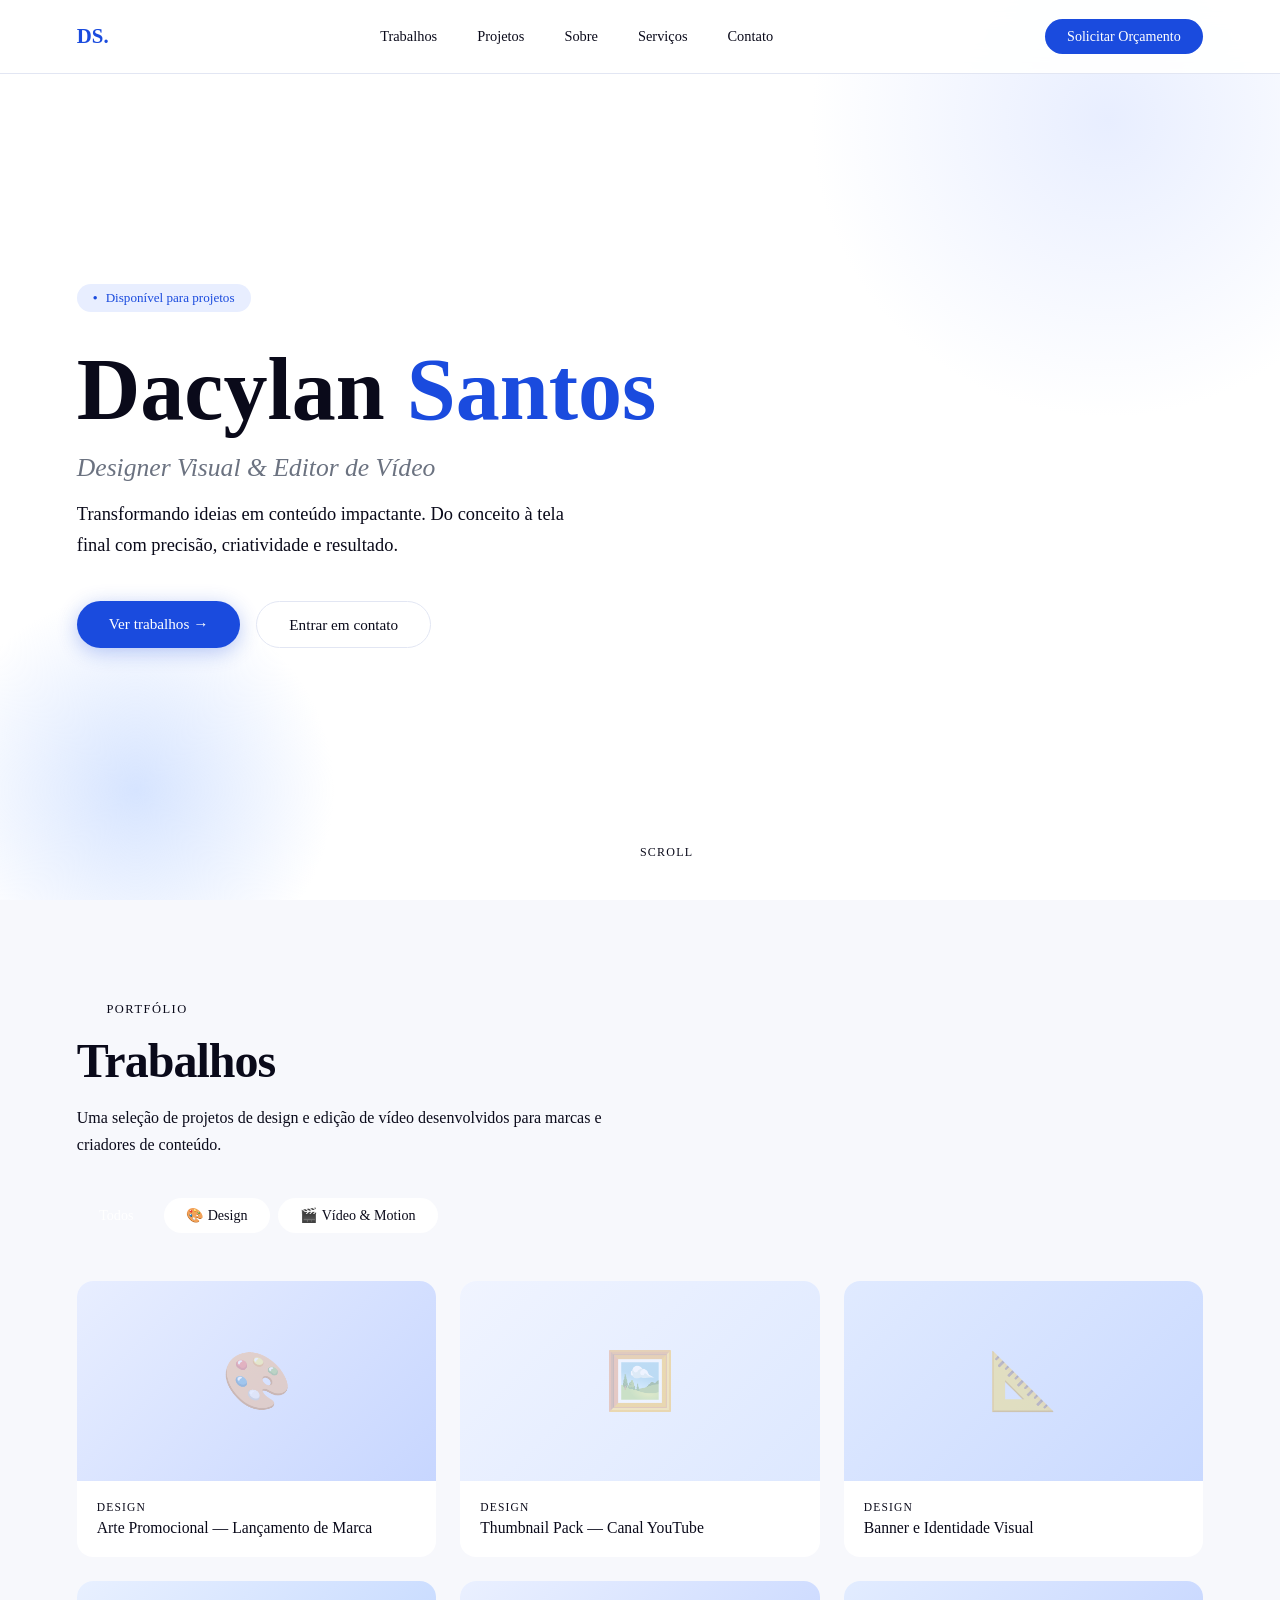
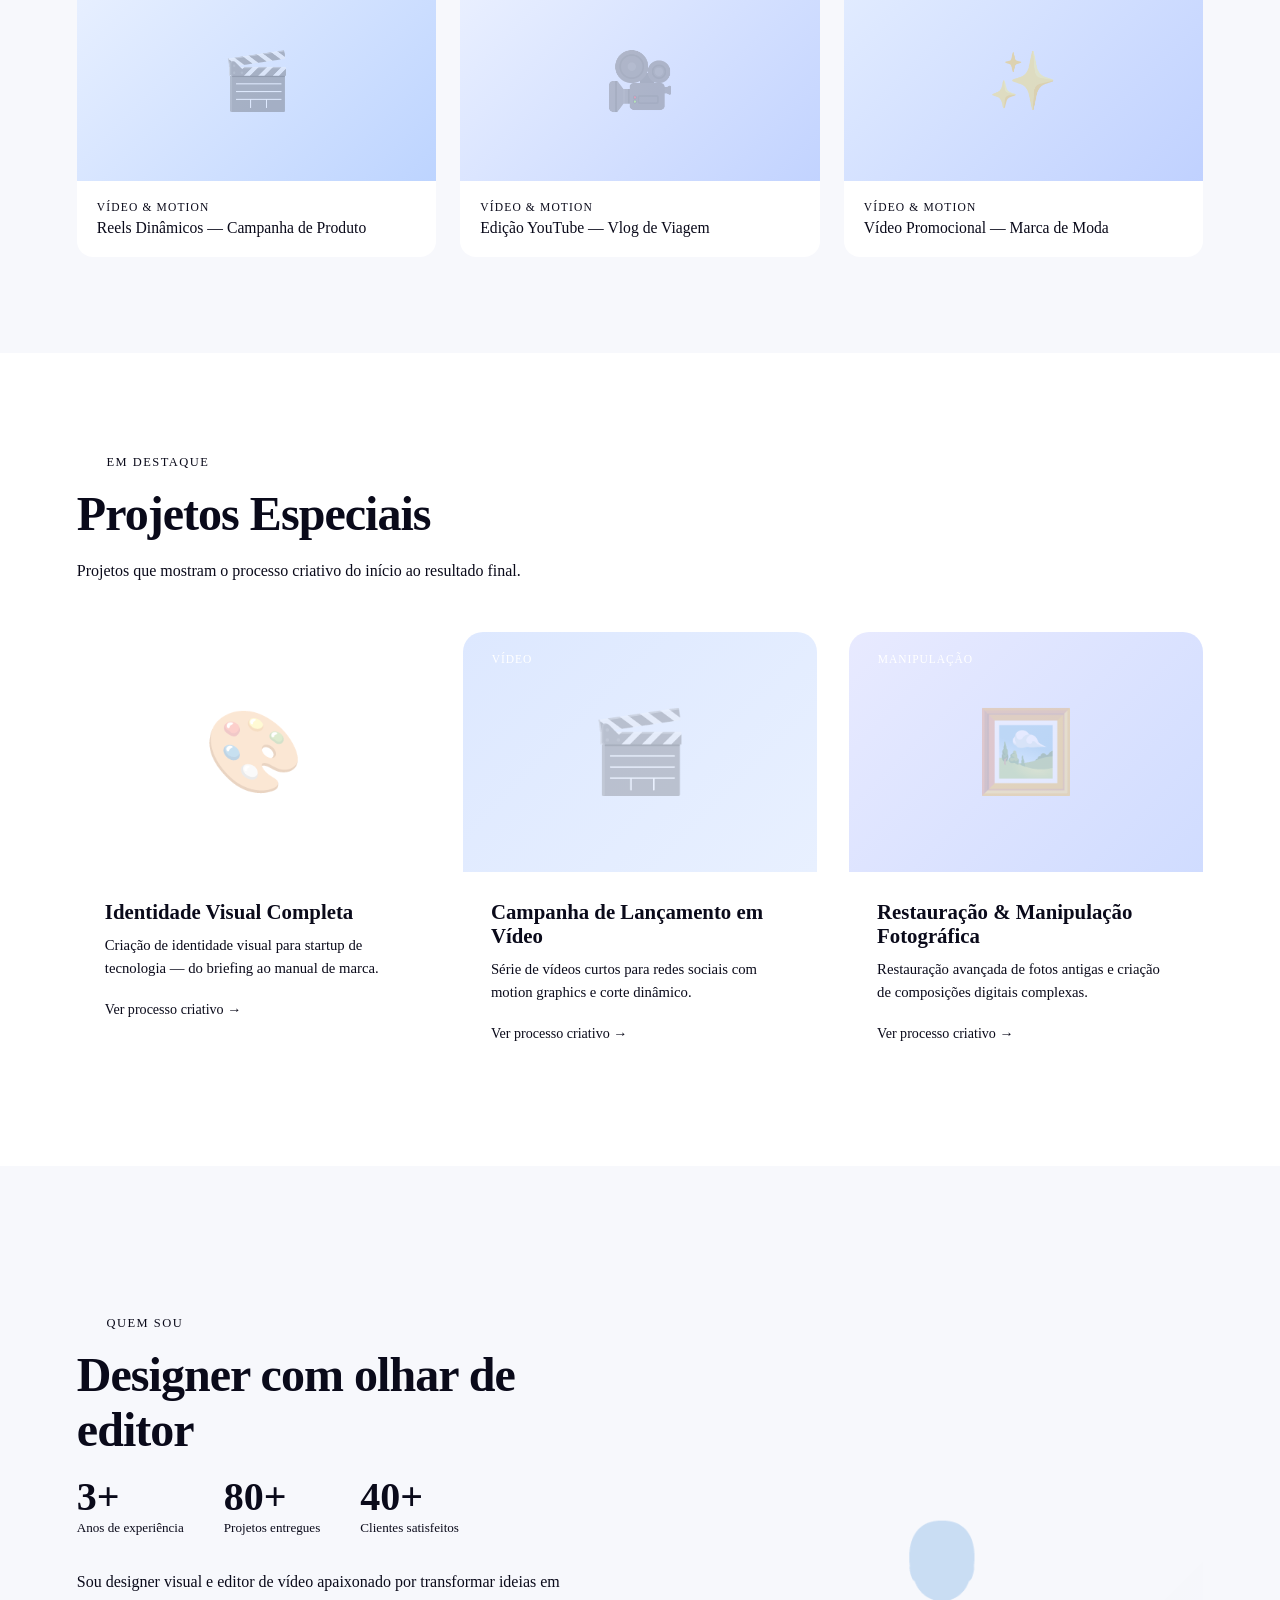
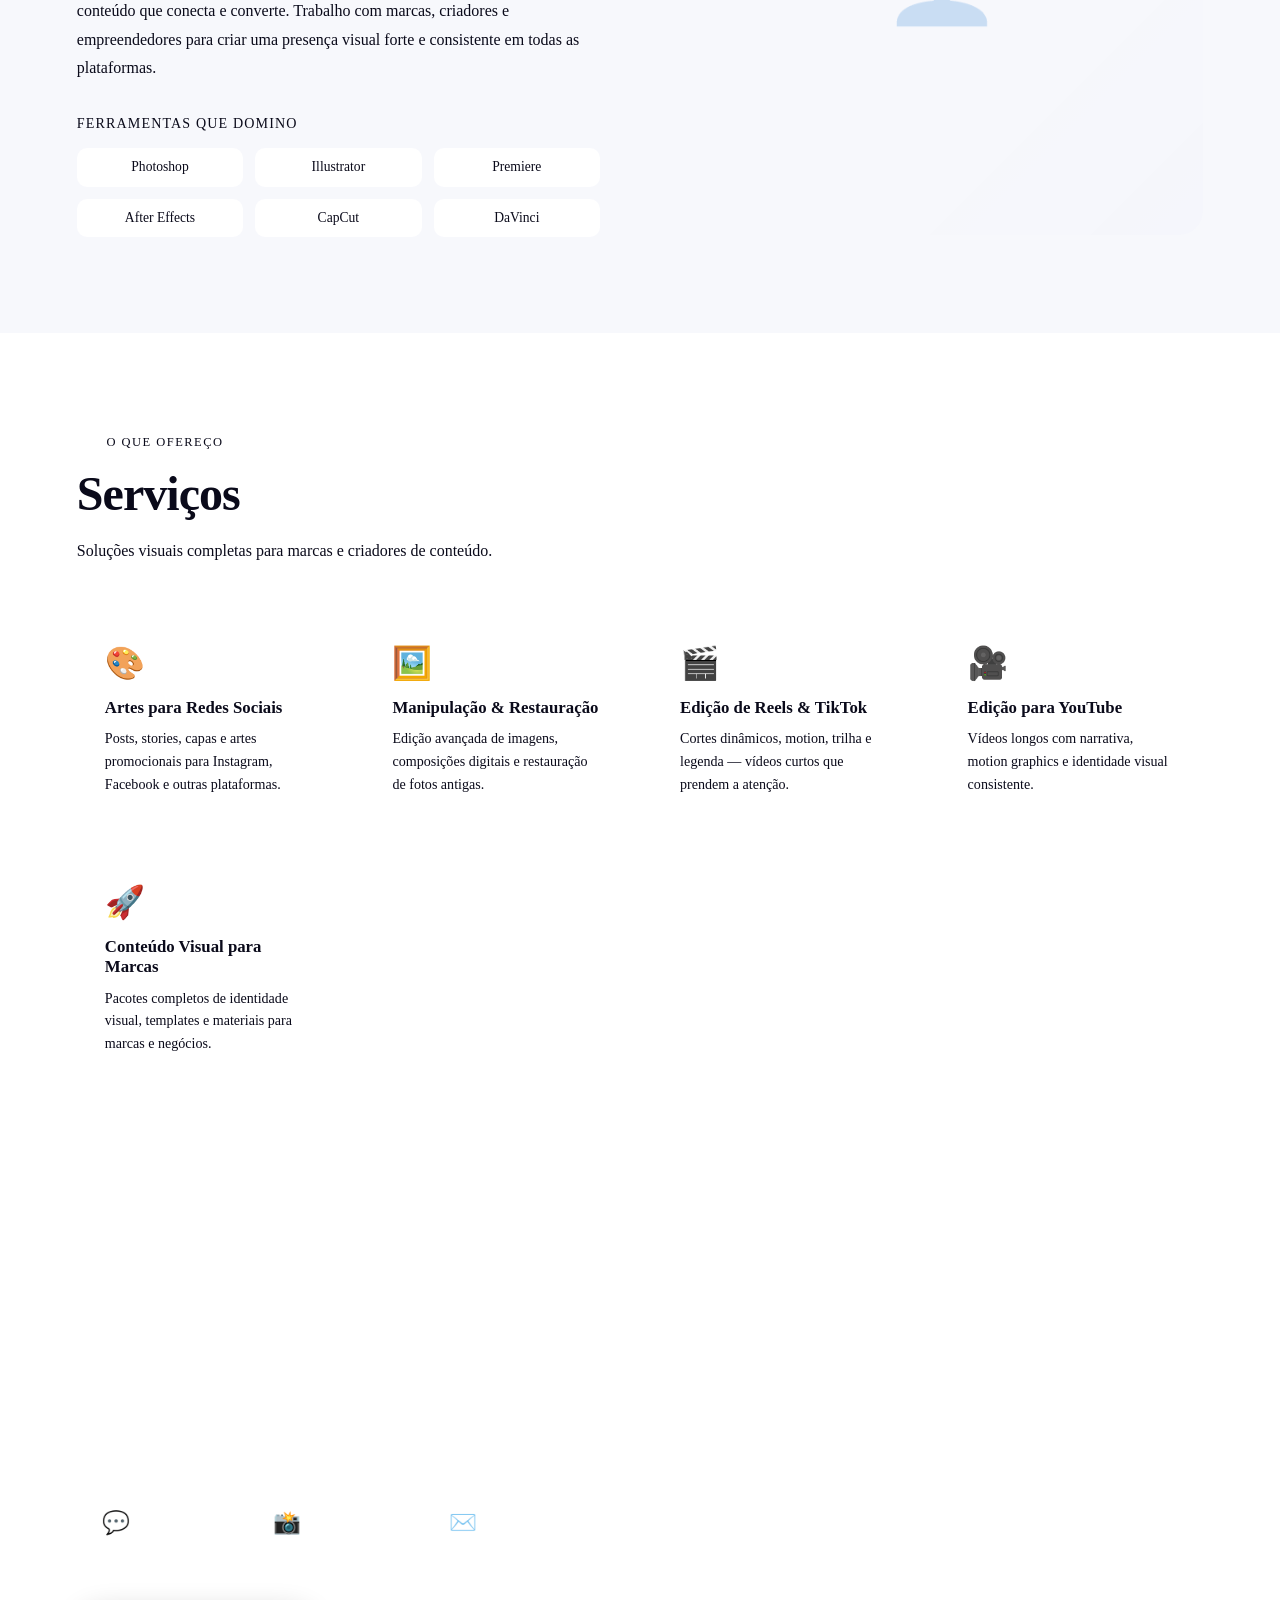
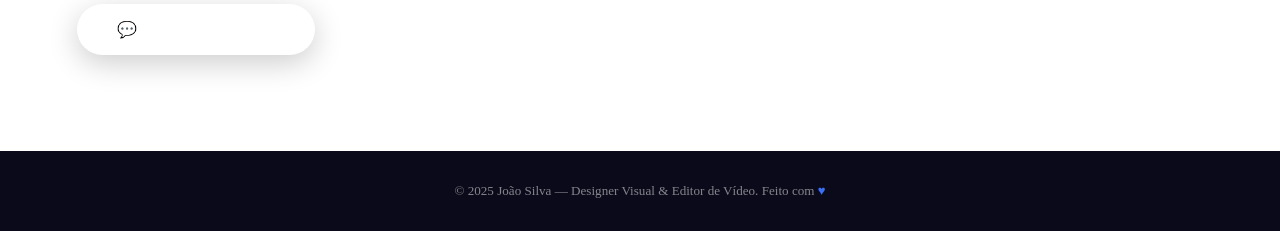
==== portfolio_dacylan.html @ 81b78fe8 "na" ====
<!DOCTYPE html>
<html lang="pt-BR">

<head>

  <meta charset="UTF-8">
  <meta name="viewport" content="width=device-width, initial-scale=1.0">
  <title>Dacylan Santos — Designer Visual & Editor de Vídeo</title>
  <link rel="stylesheet" href="css/style.css">

</head>

<body> 

  <header>
    <!-- NAV -->
    <nav>
      <a href="/portfolio_dacylan.html" class="logo">DS.</a> <!-- LOGO-->
      <ul class="nav-links">
        <li><a href="#trabalhos">Trabalhos</a></li>
        <li><a href="#projetos">Projetos</a></li>
        <li><a href="#sobre">Sobre</a></li>
        <li><a href="#servicos">Serviços</a></li>
        <li><a href="#contato">Contato</a></li>
      </ul>
      <a href="#" class="nav-cta">Solicitar Orçamento</a> <!--tenho que colocar o contato do dacylan nesse link-->
    </nav>
  </header>

  <main>
    <!-- principal -->
    <section class="principal">
      <div class="container-principal">
        <div class="aviso-principal">Disponível para projetos</div>
        <h1>Dacylan <span>Santos</span></h1>
        <div class="subTitulo-principal">Designer Visual & Editor de Vídeo</div>
        <p class="subParagrafo-principal">Transformando ideias em conteúdo impactante. Do conceito à tela final com precisão,
          criatividade e resultado.</p>
        <div class="butoens-principais">
          <a href="#trabalhos" class="btn-primary">Ver trabalhos →</a>
          <a href="#contato" class="btn-secondary">Entrar em contato</a>
        </div>
      </div>
      <div class="hero-scroll">
        <div class="scroll-line"></div>
        Scroll
      </div>
    </section>

    <!-- TRABALHOS -->
    <section class="trabalhos" id="trabalhos">
      <div class="section-label">Portfólio</div>
      <h2 class="section-title">Trabalhos</h2>
      <p class="section-desc">Uma seleção de projetos de design e edição de vídeo desenvolvidos para marcas e criadores
        de conteúdo.</p>

      <div class="tabs">
        <div class="tab active" onclick="filterTab(this,'all')">Todos</div>
        <div class="tab" onclick="filterTab(this,'design')">🎨 Design</div>
        <div class="tab" onclick="filterTab(this,'video')">🎬 Vídeo & Motion</div>
      </div>

      <div class="grid-trabalhos">
        <div class="card-trabalho" data-cat="design">
          <div class="card-thumb" style="background:linear-gradient(135deg,#e8eeff,#c7d6ff)">
            <div class="card-thumb-icon">🎨</div>
            <div class="overlay"><span class="overlay-text">Ver projeto</span></div>
          </div>
          <div class="card-body">
            <div class="card-cat">Design</div>
            <div class="card-title">Arte Promocional — Lançamento de Marca</div>
          </div>
        </div>
        <div class="card-trabalho" data-cat="design">
          <div class="card-thumb" style="background:linear-gradient(135deg,#f0f4ff,#dde8ff)">
            <div class="card-thumb-icon">🖼️</div>
            <div class="overlay"><span class="overlay-text">Ver projeto</span></div>
          </div>
          <div class="card-body">
            <div class="card-cat">Design</div>
            <div class="card-title">Thumbnail Pack — Canal YouTube</div>
          </div>
        </div>
        <div class="card-trabalho" data-cat="design">
          <div class="card-thumb" style="background:linear-gradient(135deg,#e0eaff,#c9d9ff)">
            <div class="card-thumb-icon">📐</div>
            <div class="overlay"><span class="overlay-text">Ver projeto</span></div>
          </div>
          <div class="card-body">
            <div class="card-cat">Design</div>
            <div class="card-title">Banner e Identidade Visual</div>
          </div>
        </div>
        <div class="card-trabalho" data-cat="video">
          <div class="card-thumb" style="background:linear-gradient(135deg,#e8f0ff,#bdd4ff)">
            <div class="card-thumb-icon">🎬</div>
            <div class="overlay"><span class="overlay-text">Ver projeto</span></div>
          </div>
          <div class="card-body">
            <div class="card-cat">Vídeo & Motion</div>
            <div class="card-title">Reels Dinâmicos — Campanha de Produto</div>
          </div>
        </div>
        <div class="card-trabalho" data-cat="video">
          <div class="card-thumb" style="background:linear-gradient(135deg,#eaf0ff,#c2d3ff)">
            <div class="card-thumb-icon">🎥</div>
            <div class="overlay"><span class="overlay-text">Ver projeto</span></div>
          </div>
          <div class="card-body">
            <div class="card-cat">Vídeo & Motion</div>
            <div class="card-title">Edição YouTube — Vlog de Viagem</div>
          </div>
        </div>
        <div class="card-trabalho" data-cat="video">
          <div class="card-thumb" style="background:linear-gradient(135deg,#e2ecff,#c0d1ff)">
            <div class="card-thumb-icon">✨</div>
            <div class="overlay"><span class="overlay-text">Ver projeto</span></div>
          </div>
          <div class="card-body">
            <div class="card-cat">Vídeo & Motion</div>
            <div class="card-title">Vídeo Promocional — Marca de Moda</div>
          </div>
        </div>
      </div>
    </section>

    <!-- PROJETOS EM DESTAQUE -->
    <section id="projetos">
      <div class="section-label">Em destaque</div>
      <h2 class="section-title">Projetos Especiais</h2>
      <p class="section-desc">Projetos que mostram o processo criativo do início ao resultado final.</p>

      <div class="destaques-grid">
        <div class="destaque-card" onclick="openModal('proj1')">
          <div class="destaque-thumb">
            <div class="destaque-thumb-big">🎨</div>
            <div class="destaque-tag">Design</div>
          </div>
          <div class="destaque-body">
            <h3>Identidade Visual Completa</h3>
            <p>Criação de identidade visual para startup de tecnologia — do briefing ao manual de marca.</p>
            <a class="destaque-link">Ver processo criativo →</a>
          </div>
        </div>
        <div class="destaque-card" onclick="openModal('proj2')">
          <div class="destaque-thumb" style="background:linear-gradient(135deg,#dde8ff,#e8f0ff)">
            <div class="destaque-thumb-big">🎬</div>
            <div class="destaque-tag">Vídeo</div>
          </div>
          <div class="destaque-body">
            <h3>Campanha de Lançamento em Vídeo</h3>
            <p>Série de vídeos curtos para redes sociais com motion graphics e corte dinâmico.</p>
            <a class="destaque-link">Ver processo criativo →</a>
          </div>
        </div>
        <div class="destaque-card" onclick="openModal('proj3')">
          <div class="destaque-thumb" style="background:linear-gradient(135deg,#e8eaff,#d0dcff)">
            <div class="destaque-thumb-big">🖼️</div>
            <div class="destaque-tag">Manipulação</div>
          </div>
          <div class="destaque-body">
            <h3>Restauração & Manipulação Fotográfica</h3>
            <p>Restauração avançada de fotos antigas e criação de composições digitais complexas.</p>
            <a class="destaque-link">Ver processo criativo →</a>
          </div>
        </div>
      </div>
    </section>

    <!-- SOBRE -->
    <section class="sobre" id="sobre">
      <div class="sobre-grid">
        <div>
          <div class="section-label">Quem sou</div>
          <h2 class="section-title">Designer com olhar de editor</h2>

          <div class="stats">
            <div>
              <div class="stat-num">3+</div>
              <div class="stat-label">Anos de experiência</div>
            </div>
            <div>
              <div class="stat-num">80+</div>
              <div class="stat-label">Projetos entregues</div>
            </div>
            <div>
              <div class="stat-num">40+</div>
              <div class="stat-label">Clientes satisfeitos</div>
            </div>
          </div>

          <div class="sobre-content">
            <p>Sou designer visual e editor de vídeo apaixonado por transformar ideias em conteúdo que conecta e
              converte. Trabalho com marcas, criadores e empreendedores para criar uma presença visual forte e
              consistente em todas as plataformas.</p>
            <div class="softwares-title">Ferramentas que domino</div>
            <div class="softwares-grid">
              <div class="software-pill">Photoshop</div>
              <div class="software-pill">Illustrator</div>
              <div class="software-pill">Premiere</div>
              <div class="software-pill">After Effects</div>
              <div class="software-pill">CapCut</div>
              <div class="software-pill">DaVinci</div>
            </div>
          </div>
        </div>
        <div class="sobre-visual">👤</div>
      </div>
    </section>

    <!-- SERVIÇOS -->
    <section id="servicos">
      <div class="section-label">O que ofereço</div>
      <h2 class="section-title">Serviços</h2>
      <p class="section-desc">Soluções visuais completas para marcas e criadores de conteúdo.</p>

      <div class="servicos-grid">
        <div class="servico-card">
          <div class="servico-icon">🎨</div>
          <h3>Artes para Redes Sociais</h3>
          <p>Posts, stories, capas e artes promocionais para Instagram, Facebook e outras plataformas.</p>
        </div>
        <div class="servico-card">
          <div class="servico-icon">🖼️</div>
          <h3>Manipulação & Restauração</h3>
          <p>Edição avançada de imagens, composições digitais e restauração de fotos antigas.</p>
        </div>
        <div class="servico-card">
          <div class="servico-icon">🎬</div>
          <h3>Edição de Reels & TikTok</h3>
          <p>Cortes dinâmicos, motion, trilha e legenda — vídeos curtos que prendem a atenção.</p>
        </div>
        <div class="servico-card">
          <div class="servico-icon">🎥</div>
          <h3>Edição para YouTube</h3>
          <p>Vídeos longos com narrativa, motion graphics e identidade visual consistente.</p>
        </div>
        <div class="servico-card">
          <div class="servico-icon">🚀</div>
          <h3>Conteúdo Visual para Marcas</h3>
          <p>Pacotes completos de identidade visual, templates e materiais para marcas e negócios.</p>
        </div>
      </div>
    </section>

    <!-- CONTATO -->
    <section class="contato" id="contato">
      <div class="section-label">Vamos trabalhar juntos</div>
      <h2 class="section-title">Contato</h2>
      <p class="contato-sub">Tem um projeto em mente? Manda mensagem e vamos conversar sobre como posso ajudar.</p>

      <div class="contato-cards">
        <a href="https://wa.me/5511999999999" class="contato-card">
          <span class="contato-icon">💬</span>
          <div>
            <div style="font-size:0.72rem;opacity:0.6;margin-bottom:0.1rem">Principal</div>
            WhatsApp
          </div>
        </a>
        <a href="https://instagram.com/joaosilva" class="contato-card">
          <span class="contato-icon">📸</span>
          <div>
            <div style="font-size:0.72rem;opacity:0.6;margin-bottom:0.1rem">Instagram</div>
            @joaosilva
          </div>
        </a>
        <a href="mailto:joao@email.com" class="contato-card">
          <span class="contato-icon">✉️</span>
          <div>
            <div style="font-size:0.72rem;opacity:0.6;margin-bottom:0.1rem">Email</div>
            joao@email.com
          </div>
        </a>
      </div>

      <a href="https://wa.me/5511999999999" class="orcamento-btn">
        💬 Solicitar orçamento
      </a>
    </section>
  </main>

  <!-- FOOTER -->
  <footer>
    <p>© 2025 João Silva — Designer Visual & Editor de Vídeo. Feito com <span>♥</span></p>
  </footer>

  <!-- MODAL -->
  <div class="modal-overlay" id="modalOverlay" onclick="closeModal(event)">
    <div class="modal" id="modal">
      <button class="modal-close" onclick="closeModalDirect()">✕</button>
      <div id="modal-content"></div>
    </div>
  </div>

  <script>
    const projetos = {
      proj1: {
        title: 'Identidade Visual Completa',
        tag: 'Design',
        icon: '🎨',
        processo: 'O projeto começou com um briefing detalhado para entender os valores e o público da marca. Foram criados moodboards, paletas de cor e exploração tipográfica antes de chegar ao conceito final aprovado pelo cliente.',
        resultado: 'Manual de marca completo com logo, tipografia, paleta de cores, templates para redes sociais e diretrizes de uso. A identidade ficou coesa, moderna e com alta adaptabilidade.'
      },
      proj2: {
        title: 'Campanha de Lançamento em Vídeo',
        tag: 'Vídeo & Motion',
        icon: '🎬',
        processo: 'Planejamento do roteiro e storyboard em conjunto com o cliente. Escolha de trilha, identidade de cor, ritmo de corte e elementos de motion para criar uma sensação coerente em toda a série.',
        resultado: 'Série de 5 vídeos curtos para Instagram e TikTok com alta taxa de engajamento. Os reels geraram mais de 100k visualizações orgânicas nas primeiras 2 semanas.'
      },
      proj3: {
        title: 'Restauração & Manipulação Fotográfica',
        tag: 'Manipulação',
        icon: '🖼️',
        processo: 'Análise dos danos nas fotos originais: manchas, rasgos, perda de cor e nitidez. Processo de restauração feito em camadas no Photoshop com técnicas avançadas de clonagem e reconstrução.',
        resultado: 'Fotos com décadas de idade completamente restauradas e coloridas digitalmente, preservando a autenticidade e entregando uma memória visual para as famílias.'
      }
    };

    function openModal(id) {
      const p = projetos[id];
      document.getElementById('modal-content').innerHTML = `
    <div class="modal-thumb">${p.icon}</div>
    <div class="modal-tag">${p.tag}</div>
    <h2>${p.title}</h2>
    <div class="modal-section"><h4>Processo Criativo</h4><p>${p.processo}</p></div>
    <div class="modal-section"><h4>Resultado Final</h4><p>${p.resultado}</p></div>
  `;
      document.getElementById('modalOverlay').classList.add('open');
      document.body.style.overflow = 'hidden';
    }

    function closeModal(e) {
      if (e.target === document.getElementById('modalOverlay')) closeModalDirect();
    }

    function closeModalDirect() {
      document.getElementById('modalOverlay').classList.remove('open');
      document.body.style.overflow = '';
    }

    function filterTab(el, cat) {
      document.querySelectorAll('.tab').forEach(t => t.classList.remove('active'));
      el.classList.add('active');
      document.querySelectorAll('.card-trabalho').forEach(card => {
        if (cat === 'all' || card.dataset.cat === cat) {
          card.style.display = '';
        } else {
          card.style.display = 'none';
        }
      });
    }
  </script>
</body>

</html>
---- css/style.css ----
:root {
    --branco: #ffffff;
    --off-white: #f7f8fc;
    --azul-pastel: #e8eeff;
    --blue-light: #3b6ff5;
    --azul: #1a4bde;
    --azul-escuro: #0d2d9a;
    --texto: #0a0a1a;
    --texto-opaco: #6b7280;
    --borda: #e2e6f3;
}

* {
    margin: 0;
    padding: 0;
    box-sizing: border-box;
}

body {
    background: var(--branco);
    color: var(--texto);
}

/* NAV */
nav {
    position: fixed;
    top: 0;
    left: 0;
    right: 0;
    z-index: 100;
    display: flex;
    align-items: center;
    justify-content: space-between;
    padding: 1.2rem 6%;
    background: #ffffffeb;
    backdrop-filter: blur(12px);
    border-bottom: 1px solid var(--borda);
}

nav .logo {
    text-decoration: none;
    font-size: 1.3rem;
    font-weight: 700;
    color: var(--azul);
}

nav .nav-links {
    display: flex;
    gap: 2.5rem;
    list-style: none;
}

nav .nav-links a {
    text-decoration: none;
    color: var(--texto);
    font-size: 0.9rem;
    font-weight: 400;
    transition: color 0.2s;
}

nav .nav-links a:hover {
    color: var(--azul);
}

nav .nav-cta {
    background: var(--azul);
    color: white;
    padding: 0.55rem 1.4rem;
    border-radius: 50px;
    font-size: 0.88rem;
    font-weight: 500;
    text-decoration: none;
    transition: all 0.2s, transform 0.2s;
}

nav .nav-cta:hover {
    background: var(--azul-escuro);
    transform: translateY(-1px);
}

/* principal */
section.principal {
    min-height: 100vh;
    display: flex;
    align-items: center;
    padding: 6rem 6% 4rem;
    position: relative;
    overflow: hidden;
}

section.principal::before {
    content: '';
    position: absolute;
    top: -20%;
    right: -10%;
    width: 600px;
    height: 600px;
    background: radial-gradient(circle, var(--azul-pastel) 0%, transparent 70%);
    border-radius: 50%;
    animation: bgFlutuante 8s ease-in-out infinite;
}

section.principal::after {
    content: '';
    position: absolute;
    bottom: -10%;
    left: -5%;
    width: 400px;
    height: 400px;
    background: radial-gradient(circle, #d6e4ff 0%, transparent 70%);
    border-radius: 50%;
    animation: bgFlutuante 10s ease-in-out infinite reverse;
}

@keyframes bgFlutuante {

    0%,
    100% {
        transform: translate(0, 0) scale(1);
    }

    50% {
        transform: translate(20px, -20px) scale(1.05);
    }
}

.principal div.container-principal {
    position: relative;
    z-index: 1;
    max-width: 700px;
}

.principal .aviso-principal {
    display: inline-flex;
    align-items: center;
    gap: 0.5rem;
    background: var(--azul-pastel);
    color: var(--azul);
    padding: 0.4rem 1rem;
    border-radius: 50px;
    font-size: 0.82rem;
    font-weight: 500;
    margin-bottom: 2rem;
    animation: fadeUp 0.6s ease both;
}

.principal .aviso-principal::before {
    content: '●';
    font-size: 0.5rem;
    animation: pulse 2s infinite;
}

@keyframes pulse {

    0%,
    100% {
        opacity: 1
    }

    50% {
        opacity: 0.3
    }
}

.principal h1 {
    font-size: clamp(3rem, 7vw, 5.5rem);
    line-height: 1.05;
    font-weight: 900;
    margin-bottom: 1rem;
    animation: fadeUp 0.6s ease both;
}

.principal h1 span {
    color: var(--azul);
}

.principal .subTitulo-principal{
    font-size: clamp(1.2rem, 2.5vw, 1.6rem);
    font-weight: 400;
    color: var(--texto-opaco);
    margin-bottom: 1rem;
    font-style: italic;
}

.principal .subParagrafo-principal {
    font-size: 1.15rem;
    font-weight: 300;
    color: var(--text-muted);
    line-height: 1.7;
    margin-bottom: 2.5rem;
    max-width: 500px;
    animation: fadeUp 0.6s 0.2s ease both;
}

.principal .butoens-principais{
    display: flex;
    gap: 1rem;
    flex-wrap: wrap;
    animation: fadeUp 0.6s 0.3s ease both;
}

.principal .btn-primary {
    background: var(--azul);
    color: white;
    padding: 0.85rem 2rem;
    border-radius: 50px;
    font-size: 0.95rem;
    font-weight: 500;
    text-decoration: none;
    transition: all 0.2s;
    box-shadow: 0 4px 20px #1a4bde4d;
}

.principal .btn-primary:hover {
    background: var(--azul-escuro);
    transform: translateY(-2px);
    box-shadow: 0 8px 30px #1a4bde66;
}

.principal .btn-secondary {
    background: transparent;
    color: var(--texto);
    padding: 0.85rem 2rem;
    border-radius: 50px;
    font-size: 0.95rem;
    font-weight: 500;
    text-decoration: none;
    border: 1.5px solid var(--borda);
    transition: all 0.2s;
}

.principal .btn-secondary:hover {
    border-color: var(--azul);
    color: var(--azul);
}

.hero-scroll {
    position: absolute;
    bottom: 2.5rem;
    left: 50%;
    transform: translateX(-50%);
    display: flex;
    flex-direction: column;
    align-items: center;
    gap: 0.5rem;
    font-size: 0.75rem;
    color: var(--text-muted);
    text-transform: uppercase;
    letter-spacing: 0.1em;
    animation: fadeUp 0.6s 0.6s ease both;
}

.scroll-line {
    width: 1px;
    height: 50px;
    background: linear-gradient(to bottom, var(--blue), transparent);
    animation: scrollAnim 2s ease-in-out infinite;
}

@keyframes scrollAnim {

    0%,
    100% {
        transform: scaleY(1);
        opacity: 1
    }

    50% {
        transform: scaleY(0.5);
        opacity: 0.4
    }
}

@keyframes fadeUp {
    from {
        opacity: 0;
        transform: translateY(30px);
    }

    to {
        opacity: 1;
        transform: translateY(0);
    }
}

/* SECTIONS */
section {
    padding: 6rem 6%;
}

.section-label {
    display: inline-flex;
    align-items: center;
    gap: 0.6rem;
    font-size: 0.78rem;
    font-weight: 500;
    text-transform: uppercase;
    letter-spacing: 0.12em;
    color: var(--blue);
    margin-bottom: 1rem;
}

.section-label::before {
    content: '';
    display: block;
    width: 20px;
    height: 2px;
    background: var(--blue);
}

.section-title {
    font-family: 'Playfair Display', serif;
    font-size: clamp(2rem, 4vw, 3rem);
    font-weight: 700;
    line-height: 1.15;
    letter-spacing: -0.02em;
    margin-bottom: 1rem;
}

.section-desc {
    color: var(--text-muted);
    font-size: 1rem;
    line-height: 1.7;
    max-width: 550px;
}

/* TRABALHOS */
.trabalhos {
    background: var(--off-white);
}

.tabs {
    display: flex;
    gap: 0.5rem;
    flex-wrap: wrap;
    margin-top: 2.5rem;
    margin-bottom: 3rem;
}

.tab {
    padding: 0.55rem 1.4rem;
    border-radius: 50px;
    font-size: 0.88rem;
    font-weight: 500;
    cursor: pointer;
    border: 1.5px solid var(--border);
    background: white;
    color: var(--text-muted);
    transition: all 0.2s;
}

.tab.active,
.tab:hover {
    background: var(--blue);
    color: white;
    border-color: var(--blue);
}

.grid-trabalhos {
    display: grid;
    grid-template-columns: repeat(auto-fill, minmax(280px, 1fr));
    gap: 1.5rem;
}

.card-trabalho {
    background: white;
    border-radius: 16px;
    overflow: hidden;
    transition: transform 0.25s, box-shadow 0.25s;
    border: 1px solid var(--border);
    cursor: pointer;
}

.card-trabalho:hover {
    transform: translateY(-6px);
    box-shadow: 0 20px 50px rgba(26, 75, 222, 0.12);
}

.card-thumb {
    height: 200px;
    background: var(--blue-pale);
    display: flex;
    align-items: center;
    justify-content: center;
    position: relative;
    overflow: hidden;
}

.card-thumb-icon {
    font-size: 3.5rem;
    opacity: 0.3;
}

.card-thumb .overlay {
    position: absolute;
    inset: 0;
    background: var(--blue);
    display: flex;
    align-items: center;
    justify-content: center;
    opacity: 0;
    transition: opacity 0.25s;
}

.card-trabalho:hover .overlay {
    opacity: 0.85;
}

.overlay-text {
    color: white;
    font-size: 0.88rem;
    font-weight: 500;
}

.card-body {
    padding: 1.25rem;
}

.card-cat {
    font-size: 0.72rem;
    text-transform: uppercase;
    letter-spacing: 0.1em;
    color: var(--blue);
    font-weight: 500;
    margin-bottom: 0.4rem;
}

.card-title {
    font-weight: 500;
    font-size: 0.98rem;
    color: var(--text);
}

/* DESTAQUES */
.destaques-grid {
    display: grid;
    grid-template-columns: repeat(auto-fill, minmax(340px, 1fr));
    gap: 2rem;
    margin-top: 3rem;
}

.destaque-card {
    background: white;
    border-radius: 20px;
    border: 1px solid var(--border);
    overflow: hidden;
    cursor: pointer;
    transition: transform 0.25s, box-shadow 0.25s;
    position: relative;
}

.destaque-card:hover {
    transform: translateY(-8px);
    box-shadow: 0 25px 60px rgba(26, 75, 222, 0.14);
}

.destaque-thumb {
    height: 240px;
    background: linear-gradient(135deg, var(--blue-pale), #d0dcff);
    display: flex;
    align-items: center;
    justify-content: center;
    position: relative;
}

.destaque-thumb-big {
    font-size: 5rem;
    opacity: 0.25;
}

.destaque-tag {
    position: absolute;
    top: 1rem;
    left: 1rem;
    background: var(--blue);
    color: white;
    font-size: 0.72rem;
    font-weight: 500;
    text-transform: uppercase;
    letter-spacing: 0.08em;
    padding: 0.3rem 0.8rem;
    border-radius: 50px;
}

.destaque-body {
    padding: 1.75rem;
}

.destaque-body h3 {
    font-family: 'Playfair Display', serif;
    font-size: 1.3rem;
    font-weight: 700;
    margin-bottom: 0.6rem;
}

.destaque-body p {
    color: var(--text-muted);
    font-size: 0.92rem;
    line-height: 1.6;
    margin-bottom: 1.2rem;
}

.destaque-link {
    display: inline-flex;
    align-items: center;
    gap: 0.5rem;
    color: var(--blue);
    font-size: 0.88rem;
    font-weight: 500;
    text-decoration: none;
    transition: gap 0.2s;
}

.destaque-link:hover {
    gap: 0.9rem;
}

/* SOBRE */
.sobre {
    background: var(--off-white);
}

.sobre-grid {
    display: grid;
    grid-template-columns: 1fr 1fr;
    gap: 5rem;
    align-items: center;
    margin-top: 3rem;
}

.sobre-visual {
    aspect-ratio: 1;
    background: linear-gradient(135deg, var(--blue-pale), white);
    border-radius: 24px;
    border: 1px solid var(--border);
    display: flex;
    align-items: center;
    justify-content: center;
    font-size: 6rem;
    color: var(--blue);
    opacity: 0.2;
    position: relative;
    overflow: hidden;
}

.sobre-visual::after {
    content: '';
    position: absolute;
    inset: 0;
    background: linear-gradient(135deg, transparent 60%, rgba(26, 75, 222, 0.05));
}

.sobre-content p {
    color: var(--text-muted);
    line-height: 1.8;
    font-size: 1rem;
    margin-bottom: 2rem;
}

.softwares-grid {
    display: grid;
    grid-template-columns: repeat(3, 1fr);
    gap: 0.75rem;
}

.software-pill {
    background: white;
    border: 1.5px solid var(--border);
    border-radius: 10px;
    padding: 0.7rem 0.8rem;
    font-size: 0.85rem;
    font-weight: 500;
    text-align: center;
    transition: border-color 0.2s, color 0.2s;
}

.software-pill:hover {
    border-color: var(--blue);
    color: var(--blue);
}

.softwares-title {
    font-size: 0.88rem;
    font-weight: 500;
    margin-bottom: 1rem;
    color: var(--text-muted);
    text-transform: uppercase;
    letter-spacing: 0.08em;
}

.stats {
    display: flex;
    gap: 2.5rem;
    margin-bottom: 2rem;
}

.stat-num {
    font-family: 'Playfair Display', serif;
    font-size: 2.5rem;
    font-weight: 900;
    color: var(--blue);
}

.stat-label {
    font-size: 0.82rem;
    color: var(--text-muted);
}

/* SERVIÇOS */
.servicos-grid {
    display: grid;
    grid-template-columns: repeat(auto-fill, minmax(260px, 1fr));
    gap: 1.5rem;
    margin-top: 3rem;
}

.servico-card {
    background: white;
    border-radius: 18px;
    border: 1.5px solid var(--border);
    padding: 2rem 1.75rem;
    transition: all 0.25s;
    position: relative;
    overflow: hidden;
}

.servico-card::before {
    content: '';
    position: absolute;
    inset: 0;
    background: linear-gradient(135deg, var(--blue-pale), white);
    opacity: 0;
    transition: opacity 0.25s;
}

.servico-card:hover::before {
    opacity: 1;
}

.servico-card:hover {
    border-color: var(--blue-light);
    transform: translateY(-4px);
    box-shadow: 0 15px 40px rgba(26, 75, 222, 0.1);
}

.servico-icon {
    font-size: 2rem;
    margin-bottom: 1rem;
    position: relative;
}

.servico-card h3 {
    font-size: 1.05rem;
    font-weight: 600;
    margin-bottom: 0.6rem;
    position: relative;
}

.servico-card p {
    color: var(--text-muted);
    font-size: 0.88rem;
    line-height: 1.6;
    position: relative;
}

/* CONTATO */
.contato {
    background: var(--blue);
    color: white;
}

.contato .section-label {
    color: rgba(255, 255, 255, 0.6);
}

.contato .section-label::before {
    background: rgba(255, 255, 255, 0.6);
}

.contato .section-title {
    color: white;
}

.contato-sub {
    color: rgba(255, 255, 255, 0.7);
    max-width: 500px;
    margin-bottom: 3rem;
    font-size: 1rem;
    line-height: 1.7;
    margin-top: 0.5rem;
}

.contato-cards {
    display: flex;
    gap: 1rem;
    flex-wrap: wrap;
    margin-bottom: 3rem;
}

.contato-card {
    display: flex;
    align-items: center;
    gap: 1rem;
    background: rgba(255, 255, 255, 0.1);
    border: 1px solid rgba(255, 255, 255, 0.2);
    border-radius: 14px;
    padding: 1.1rem 1.5rem;
    text-decoration: none;
    color: white;
    font-size: 0.9rem;
    font-weight: 500;
    transition: all 0.2s;
    backdrop-filter: blur(6px);
}

.contato-card:hover {
    background: rgba(255, 255, 255, 0.2);
    transform: translateY(-2px);
}

.contato-icon {
    font-size: 1.4rem;
}

.orcamento-btn {
    display: inline-flex;
    align-items: center;
    gap: 0.8rem;
    background: white;
    color: var(--blue);
    padding: 1rem 2.5rem;
    border-radius: 50px;
    font-size: 1rem;
    font-weight: 600;
    text-decoration: none;
    transition: all 0.2s;
    box-shadow: 0 8px 30px rgba(0, 0, 0, 0.2);
}

.orcamento-btn:hover {
    transform: translateY(-3px);
    box-shadow: 0 15px 40px rgba(0, 0, 0, 0.3);
}

/* MODAL */
.modal-overlay {
    position: fixed;
    inset: 0;
    z-index: 200;
    background: rgba(10, 10, 26, 0.7);
    backdrop-filter: blur(6px);
    display: flex;
    align-items: center;
    justify-content: center;
    padding: 2rem;
    opacity: 0;
    pointer-events: none;
    transition: opacity 0.3s;
}

.modal-overlay.open {
    opacity: 1;
    pointer-events: all;
}

.modal {
    background: white;
    border-radius: 24px;
    max-width: 700px;
    width: 100%;
    max-height: 80vh;
    overflow-y: auto;
    padding: 3rem;
    transform: translateY(30px);
    transition: transform 0.3s;
}

.modal-overlay.open .modal {
    transform: translateY(0);
}

.modal-close {
    float: right;
    background: var(--border);
    border: none;
    width: 36px;
    height: 36px;
    border-radius: 50%;
    font-size: 1.1rem;
    cursor: pointer;
    color: var(--text-muted);
    transition: background 0.2s;
}

.modal-close:hover {
    background: var(--blue-pale);
    color: var(--blue);
}

.modal h2 {
    font-family: 'Playfair Display', serif;
    font-size: 1.8rem;
    font-weight: 700;
    margin-bottom: 0.5rem;
}

.modal-tag {
    display: inline-block;
    background: var(--blue-pale);
    color: var(--blue);
    font-size: 0.75rem;
    font-weight: 500;
    padding: 0.3rem 0.9rem;
    border-radius: 50px;
    margin-bottom: 1.5rem;
}

.modal-section h4 {
    font-size: 0.8rem;
    text-transform: uppercase;
    letter-spacing: 0.1em;
    color: var(--text-muted);
    margin-bottom: 0.8rem;
}

.modal-section {
    margin-bottom: 2rem;
}

.modal-section p {
    color: var(--text-muted);
    line-height: 1.7;
    font-size: 0.95rem;
}

.modal-thumb {
    height: 200px;
    background: linear-gradient(135deg, var(--blue-pale), #d0dcff);
    border-radius: 14px;
    margin-bottom: 2rem;
    display: flex;
    align-items: center;
    justify-content: center;
    font-size: 4rem;
    opacity: 0.3;
}

/* FOOTER */
footer {
    background: #0a0a1a;
    color: rgba(255, 255, 255, 0.5);
    text-align: center;
    padding: 2rem 6%;
    font-size: 0.82rem;
}

footer span {
    color: var(--blue-light);
}

@media (max-width: 768px) {
    .nav-links {
        display: none;
    }

    .sobre-grid {
        grid-template-columns: 1fr;
        gap: 2rem;
    }

    .sobre-visual {
        display: none;
    }

    .stats {
        gap: 1.5rem;
    }
}
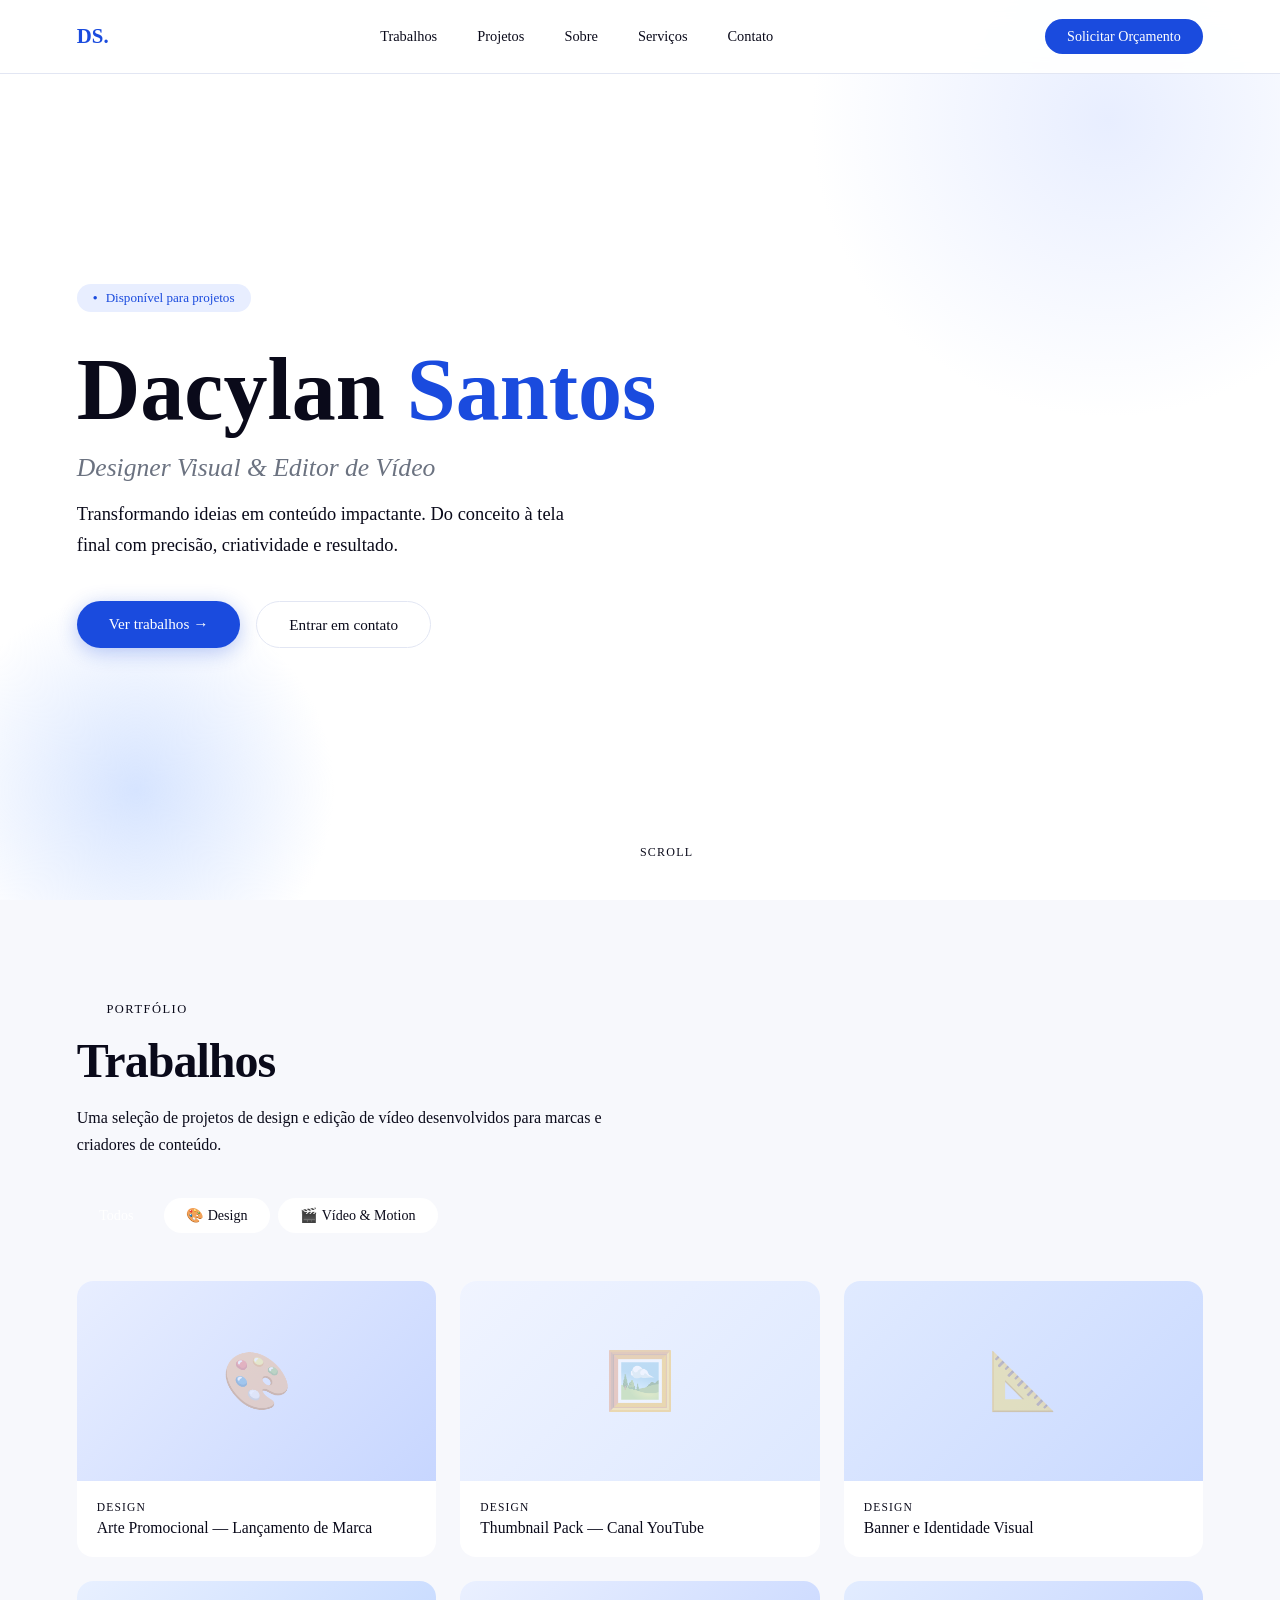
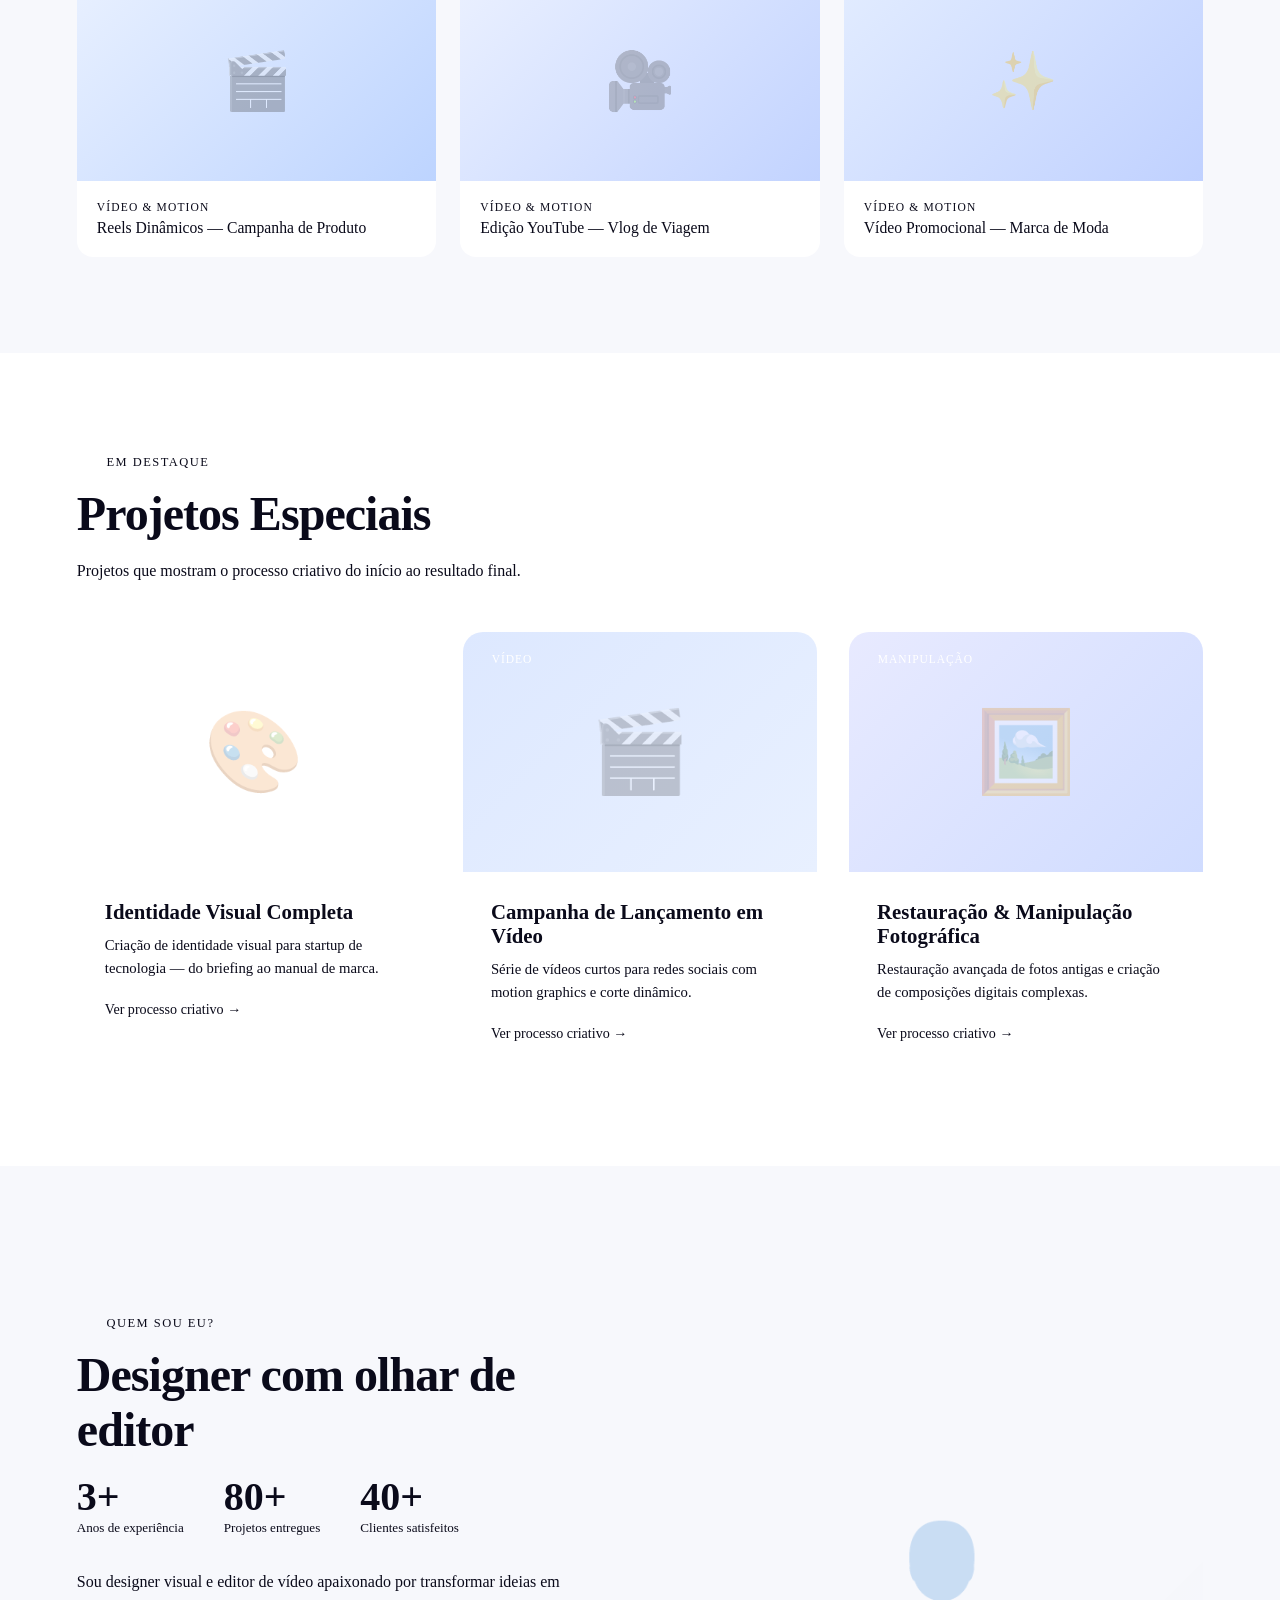
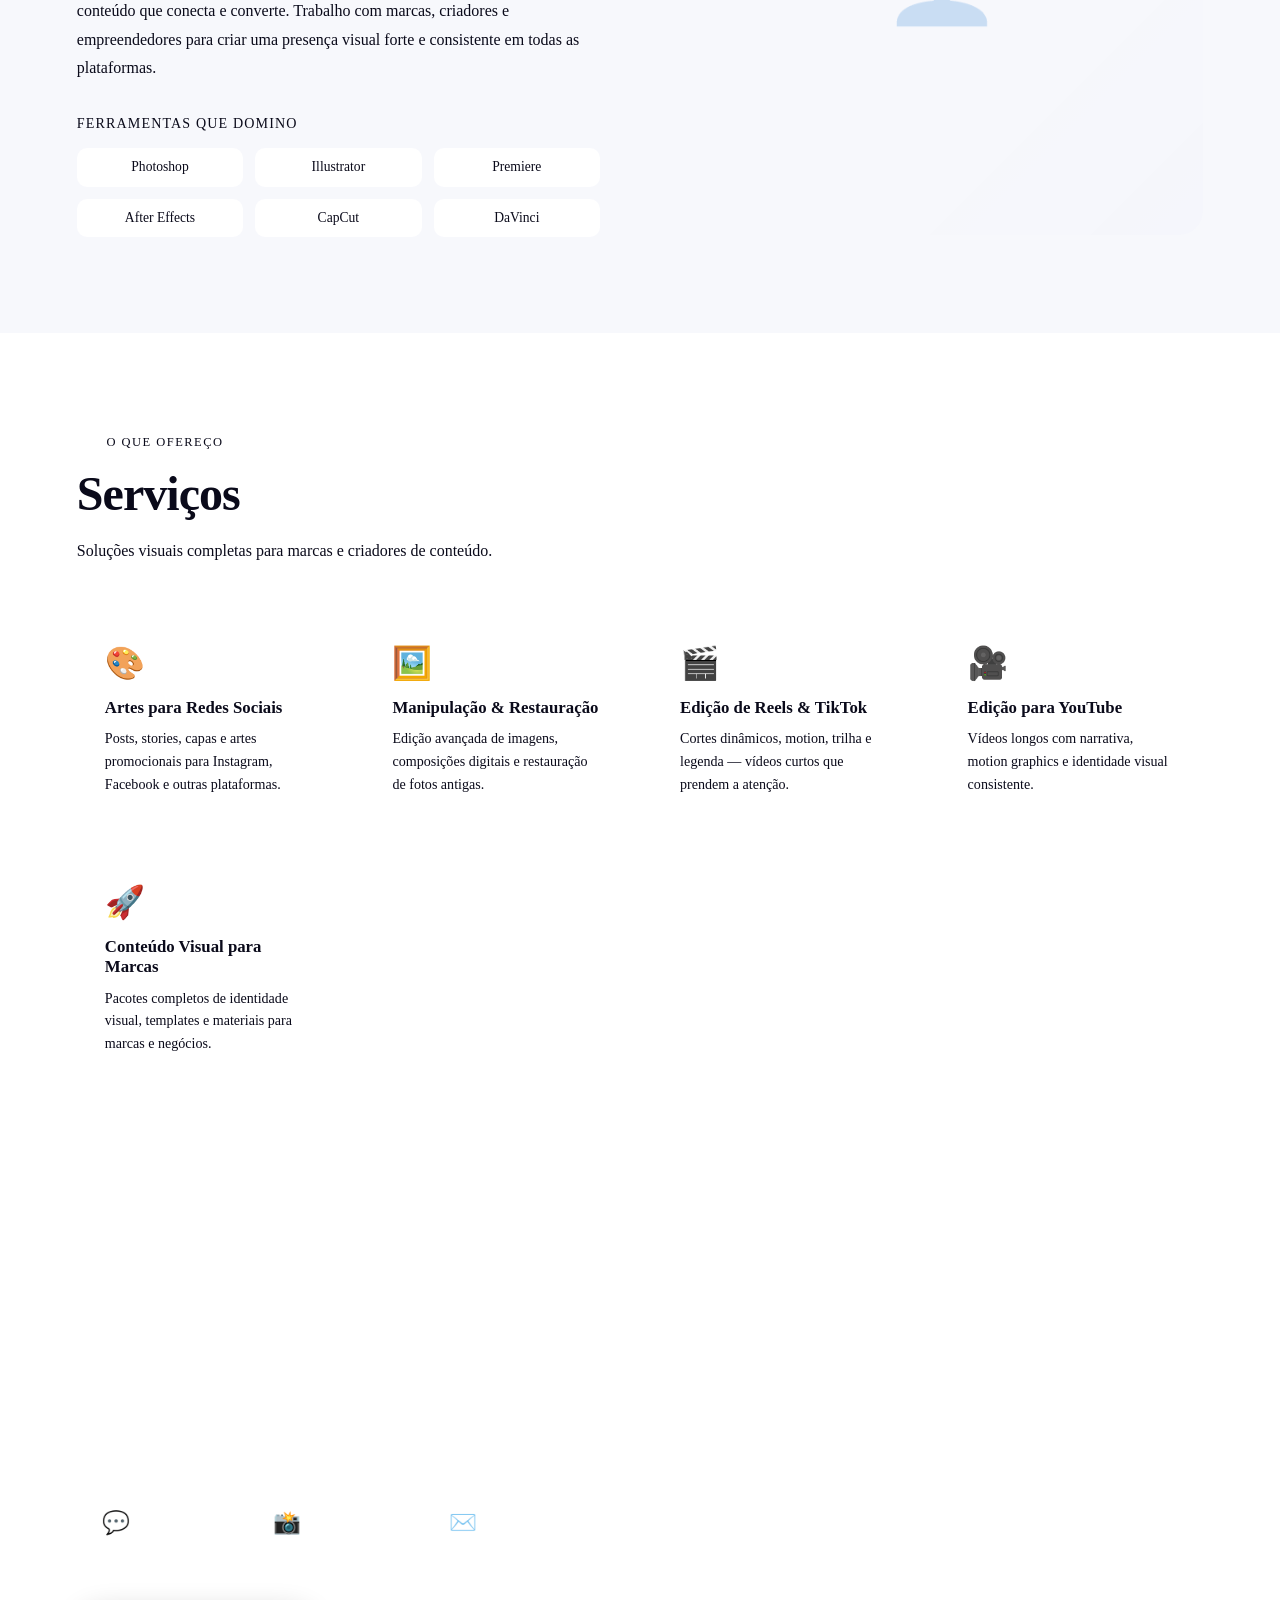
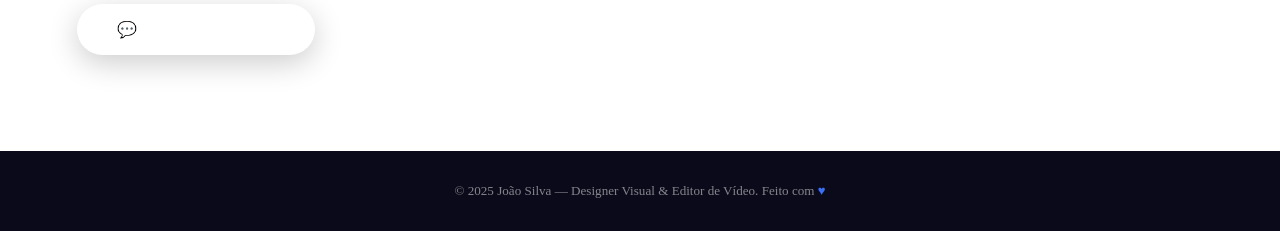
==== commit 55b1c478: "aa" ====
--- a/portfolio_dacylan.html
+++ b/portfolio_dacylan.html
@@ -171,7 +171,7 @@
     <section class="sobre" id="sobre">
       <div class="sobre-grid">
         <div>
-          <div class="section-label">Quem sou</div>
+          <div class="section-label">Quem sou eu?</div>
           <h2 class="section-title">Designer com olhar de editor</h2>
 
           <div class="stats">
